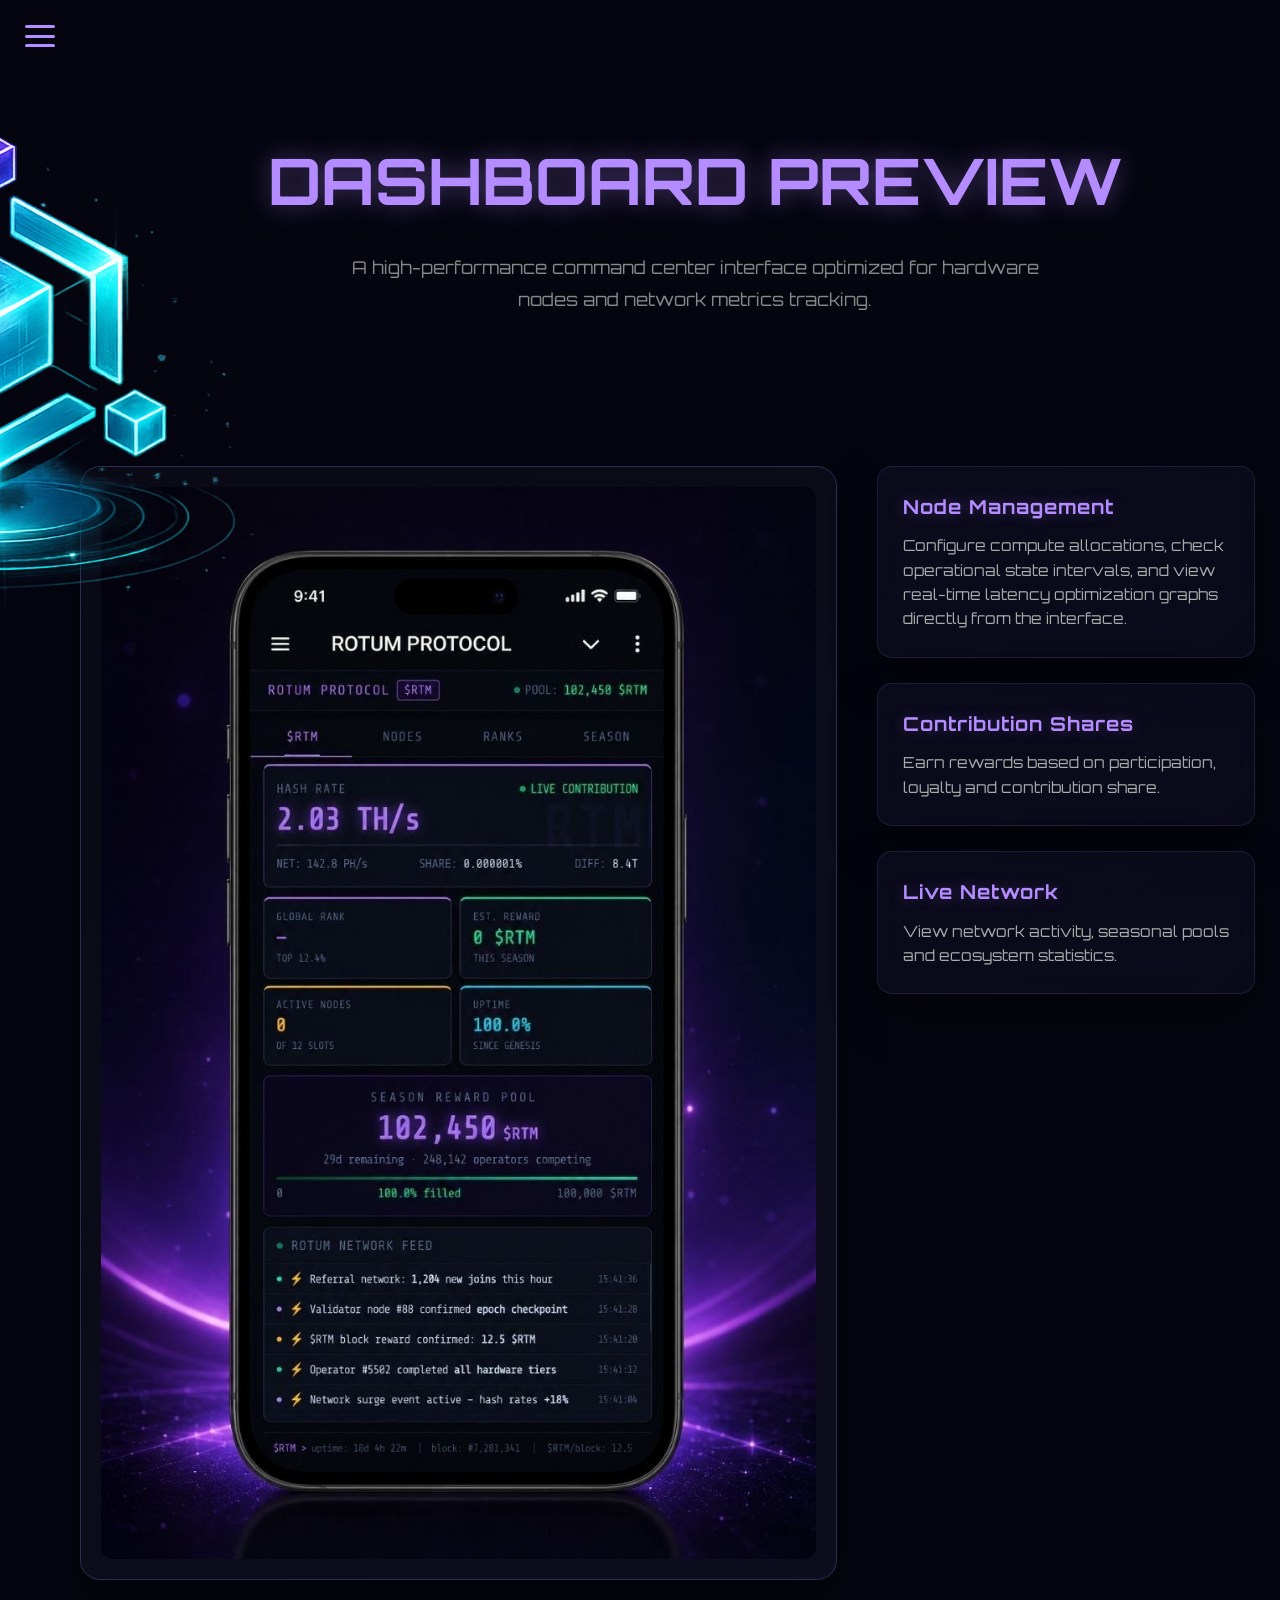
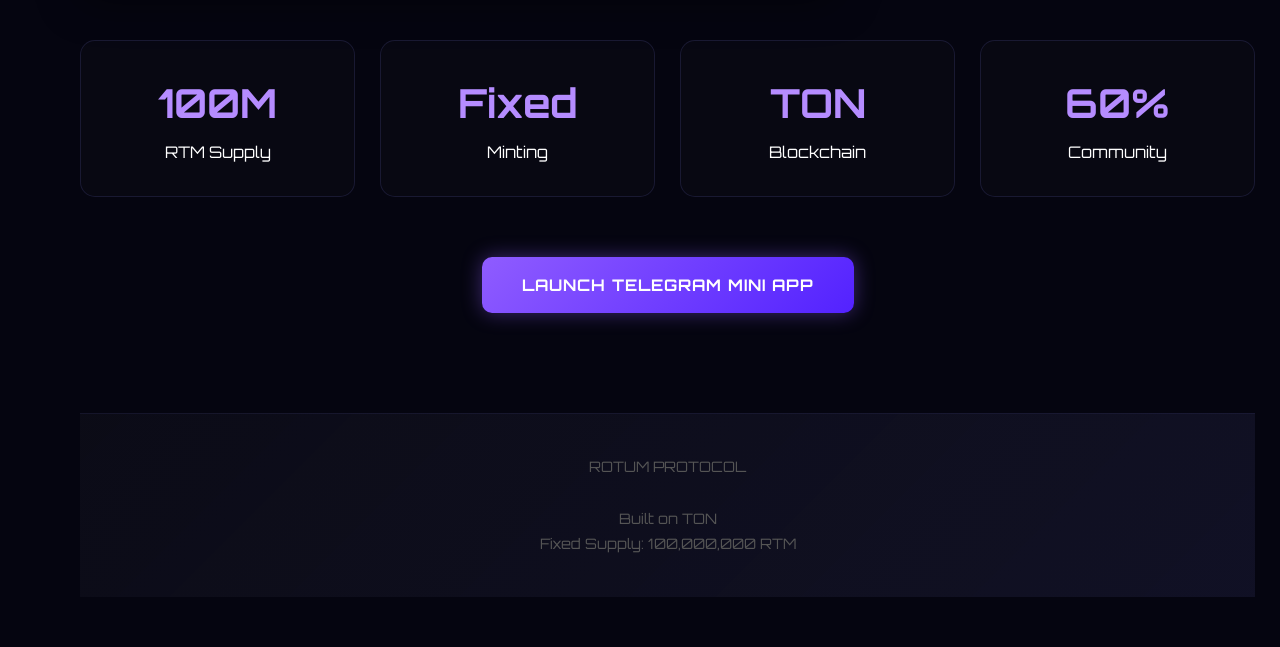
==== app.html @ c2f40037 "Add files via upload" ====
<!DOCTYPE html>
<html lang="en">

<head>
    <meta charset="UTF-8">
    <meta name="viewport" content="width=device-width, initial-scale=1.0">

    <title>ROTUM Protocol | Dashboard Preview</title>

    <link href="https://fonts.googleapis.com/css2?family=Orbitron:wght@300;500;700&display=swap" rel="stylesheet">

    <link rel="stylesheet" href="css/style.css">

    <style>
        * {
            margin: 0;
            padding: 0;
            box-sizing: border-box;
        }

        body {
            background: #050510;
            color: #fff;
            font-family: 'Orbitron', sans-serif;
            overflow-x: hidden;
        }

        .container {
            max-width: 1400px;
            margin: auto;
            padding: 50px 25px;
        }

        .hero {
            text-align: center;
            padding: 80px 0;
        }

        .hero h1 {
            font-size: 4rem;
            color: #b58cff;
            text-shadow: 0 0 25px rgba(181, 140, 255, .4);
        }

        .hero p {
            color: #888;
            margin-top: 20px;
            font-size: 1.1rem;
        }

        .preview {
            margin-top: 50px;
            display: grid;
            grid-template-columns: 2fr 1fr;
            gap: 40px;
            align-items: start;
        }

        .main-display {
            background: linear-gradient(135deg, rgba(13, 13, 24, 0.6) 0%, rgba(45, 45, 85, 0.2) 100%);
            border: 1px solid #2d2d55;
            border-radius: 20px;
            padding: 20px;
            box-shadow: 0 20px 40px rgba(0, 0, 0, 0.5);
        }

        .main-display img {
            width: 100%;
            height: auto;
            border-radius: 12px;
            display: block;
        }

        .side-panels {
            display: flex;
            flex-direction: column;
            gap: 25px;
        }

        .card {
            background: linear-gradient(135deg, rgba(13, 13, 24, 0.6) 0%, rgba(45, 45, 85, 0.2) 100%);
            border: 1px solid #2d2d55;
            border-radius: 15px;
            padding: 25px;
            font-size: 0.95rem;
            color: #aaa;
            line-height: 1.6;
        }

        .card h3 {
            color: #b58cff;
            margin-bottom: 12px;
            font-size: 1.2rem;
            letter-spacing: 1px;
        }

        .stats {
            margin-top: 60px;
            display: grid;
            grid-template-columns: repeat(auto-fit, minmax(220px, 1fr));
            gap: 25px;
        }

        .stat {
            background: rgba(13, 13, 24, 0.4);
            border: 1px solid rgba(45, 45, 85, 0.5);
            border-radius: 15px;
            padding: 30px;
            text-align: center;
        }

        .stat h2 {
            font-size: 2.5rem;
            color: #b58cff;
            margin-bottom: 5px;
        }

        .cta {
            margin-top: 60px;
            text-align: center;
        }

        button {
            background: linear-gradient(135deg, #8f5cff 0%, #5322ff 100%);
            color: #fff;
            border: none;
            padding: 18px 40px;
            font-size: 1rem;
            font-family: 'Orbitron', sans-serif;
            font-weight: 700;
            border-radius: 10px;
            cursor: pointer;
            box-shadow: 0 0 20px rgba(143, 92, 255, 0.4);
            transition: all 0.3s ease;
            letter-spacing: 1px;
        }

        button:hover {
            box-shadow: 0 0 30px rgba(143, 92, 255, 0.6);
            transform: translateY(-2px);
        }

        footer {
            margin-top: 100px;
            text-align: center;
            padding: 40px 0;
            color: #555;
            font-size: 0.9rem;
            border-top: 1px solid rgba(45, 45, 85, 0.3);
            line-height: 1.8;
        }

        @media(max-width: 968px) {
            .preview {
                grid-template-columns: 1fr;
            }
        }

        @media(max-width: 768px) {
            .hero h1 {
                font-size: 2.5rem;
            }
        }
    </style>
</head>

<body>

    <header>
        <button class="hamburger" id="hamburger-btn" aria-label="Toggle Menu">
            <span class="line"></span>
            <span class="line"></span>
            <span class="line"></span>
        </button>

        <nav id="sidebar">
            <div class="logo">
                <a href="index.html">
                    <img src="assets/logo.png" alt="ROTUM Protocol">
                </a>
            </div>

            <div class="menu">
                <a href="litepaper.html">LITEPAPER</a>
                <a href="tokenomics.html">TOKENOMICS</a>
                <a href="ecosystem.html">ECOSYSTEM</a>
                <a href="contribution.html">CONTRIBUTION</a>
                <a href="leaderboard.html">LEADERBOARD</a>
                <a href="roadmap.html">ROADMAP</a>
                <a href="team.html">TEAM</a>
            </div>
        </nav>
    </header>

    <div class="container">

        <div class="hero">
            <h1>DASHBOARD PREVIEW</h1>
            <p>A high-performance command center interface optimized for hardware nodes and network metrics tracking.
            </p>
        </div>

        <div class="preview">

            <div class="main-display">
                <img src="assets/dashboard.png" alt="ROTUM Interface Mockup">
            </div>

            <div class="side-panels">

                <div class="card">
                    <h3>Node Management</h3>
                    Configure compute allocations, check operational state intervals, and view real-time latency
                    optimization graphs directly from the interface.
                </div>

                <div class="card">
                    <h3>Contribution Shares</h3>
                    Earn rewards based on participation, loyalty and contribution share.
                </div>

                <div class="card">
                    <h3>Live Network</h3>
                    View network activity, seasonal pools and ecosystem statistics.
                </div>

            </div>

        </div>

        <div class="stats">

            <div class="stat">
                <h2>100M</h2>
                RTM Supply
            </div>

            <div class="stat">
                <h2>Fixed</h2>
                Minting
            </div>

            <div class="stat">
                <h2>TON</h2>
                Blockchain
            </div>

            <div class="stat">
                <h2>60%</h2>
                Community
            </div>

        </div>

        <div class="cta">
            <button>
                Launch Telegram Mini App
            </button>
        </div>

        <footer>
            ROTUM PROTOCOL
            <br><br>
            Built on TON
            <br>
            Fixed Supply: 100,000,000 RTM
        </footer>

    </div>

    <script src="js/script.js"></script>

</body>

</html>
---- css/style.css ----
* {
    margin: 0;
    padding: 0;
    box-sizing: border-box;
}

body {
    background: #050510;
    color: #fff;
    font-family: 'Orbitron', sans-serif;
    overflow-x: hidden;
    line-height: 1.6;
}

/* HEADER & NAVIGATION */
header {
    background: rgba(5, 5, 16, 0.8);
    backdrop-filter: blur(10px);
    border-bottom: 1px solid #2d2d55;
    position: sticky;
    top: 0;
    z-index: 100;
}

nav {
    max-width: 1400px;
    margin: 0 auto;
    padding: 20px 25px;
    display: flex;
    justify-content: space-between;
    align-items: center;
}

.logo {
    font-size: 1.5rem;
    font-weight: 700;
    color: #b58cff;
    text-shadow: 0 0 15px rgba(181, 140, 255, 0.4);
    letter-spacing: 2px;
}

.menu {
    display: flex;
    gap: 40px;
}

.menu a {
    color: #888;
    text-decoration: none;
    transition: all 0.3s ease;
    text-transform: uppercase;
    font-size: 0.9rem;
}

.menu a:hover {
    color: #b58cff;
    text-shadow: 0 0 15px rgba(181, 140, 255, 0.4);
}

/* HERO SECTION */
.hero {
    max-width: 1400px;
    margin: 0 auto;
    padding: 100px 25px;
    text-align: center;
    position: relative;
}

.glow {
    position: absolute;
    top: 50%;
    left: 50%;
    transform: translate(-50%, -50%);
    width: 400px;
    height: 400px;
    background: radial-gradient(circle, rgba(181, 140, 255, 0.15) 0%, transparent 70%);
    border-radius: 50%;
    filter: blur(40px);
    z-index: 0;
}

.hero h1 {
    font-size: 3.5rem;
    color: #b58cff;
    text-shadow: 0 0 25px rgba(181, 140, 255, 0.4);
    margin-bottom: 20px;
    position: relative;
    z-index: 1;
}

.hero p {
    color: #888;
    max-width: 700px;
    margin: 20px auto;
    font-size: 1.1rem;
    line-height: 1.8;
    position: relative;
    z-index: 1;
}

.buttons {
    display: flex;
    gap: 20px;
    justify-content: center;
    margin-top: 40px;
    position: relative;
    z-index: 1;
}

button {
    background: linear-gradient(135deg, #8f5cff 0%, #6b3fff 100%);
    color: white;
    border: none;
    padding: 15px 40px;
    border-radius: 10px;
    cursor: pointer;
    font-family: 'Orbitron';
    font-size: 1rem;
    text-transform: uppercase;
    letter-spacing: 1px;
    transition: all 0.3s ease;
    box-shadow: 0 0 20px rgba(139, 92, 255, 0.3);
}

button:hover {
    transform: translateY(-3px);
    box-shadow: 0 0 30px rgba(139, 92, 255, 0.6);
    background: linear-gradient(135deg, #a870ff 0%, #8b5cff 100%);
}

button.secondary {
    background: transparent;
    border: 2px solid #b58cff;
    box-shadow: 0 0 15px rgba(181, 140, 255, 0.2);
}

button.secondary:hover {
    background: rgba(181, 140, 255, 0.1);
    box-shadow: 0 0 25px rgba(181, 140, 255, 0.4);
}

/* LIVE NETWORK SECTION */
.live-network {
    max-width: 1400px;
    margin: 80px auto;
    padding: 0 25px;
}

.live-network h2 {
    font-size: 2.5rem;
    text-align: center;
    margin-bottom: 50px;
    color: #b58cff;
    text-shadow: 0 0 15px rgba(181, 140, 255, 0.3);
}

.stats-grid {
    display: grid;
    grid-template-columns: repeat(auto-fit, minmax(250px, 1fr));
    gap: 25px;
    margin-bottom: 60px;
}

.card {
    background: linear-gradient(135deg, rgba(13, 13, 24, 0.8) 0%, rgba(45, 45, 85, 0.3) 100%);
    border: 1px solid #2d2d55;
    border-radius: 15px;
    padding: 30px;
    transition: all 0.3s ease;
    box-shadow: 0 0 20px rgba(181, 140, 255, 0.1);
}

.card:hover {
    border-color: #b58cff;
    box-shadow: 0 0 30px rgba(181, 140, 255, 0.2);
    transform: translateY(-5px);
}

.card span {
    display: block;
    color: #888;
    font-size: 0.9rem;
    text-transform: uppercase;
    letter-spacing: 2px;
    margin-bottom: 15px;
}

.card h3 {
    font-size: 2.5rem;
    color: #b58cff;
    text-shadow: 0 0 15px rgba(181, 140, 255, 0.3);
}

/* FEED SECTION */
.feed {
    background: linear-gradient(135deg, rgba(13, 13, 24, 0.8) 0%, rgba(45, 45, 85, 0.3) 100%);
    border: 1px solid #2d2d55;
    border-radius: 15px;
    padding: 40px;
    margin-top: 40px;
}

.feed h3 {
    color: #b58cff;
    margin-bottom: 25px;
    text-transform: uppercase;
    letter-spacing: 2px;
}

#network-feed {
    min-height: 300px;
    color: #666;
}

/* SECTIONS */
section {
    max-width: 1400px;
    margin: 80px auto;
    padding: 60px 25px;
}

section h2 {
    font-size: 2.5rem;
    color: #b58cff;
    text-shadow: 0 0 15px rgba(181, 140, 255, 0.3);
    margin-bottom: 40px;
    text-align: center;
}

section p {
    color: #999;
    font-size: 1.1rem;
    line-height: 1.8;
    max-width: 800px;
    margin: 0 auto 40px;
    text-align: center;
}

#about p {
    margin-bottom: 0;
}

/* STATS SECTION */
#stats {
    display: grid;
    grid-template-columns: repeat(auto-fit, minmax(200px, 1fr));
    gap: 25px;
    padding: 60px 25px;
}

#stats .card {
    text-align: center;
}

#stats .card span {
    text-transform: uppercase;
    color: #666;
    font-size: 0.85rem;
}

#stats .card h3 {
    font-size: 2rem;
    margin-top: 10px;
}

/* TOKEN DISTRIBUTION */
.token-grid {
    display: grid;
    grid-template-columns: repeat(auto-fit, minmax(200px, 1fr));
    gap: 25px;
}

.token-card {
    background: linear-gradient(135deg, rgba(13, 13, 24, 0.8) 0%, rgba(45, 45, 85, 0.3) 100%);
    border: 1px solid #2d2d55;
    border-radius: 15px;
    padding: 40px 20px;
    text-align: center;
    transition: all 0.3s ease;
}

.token-card:hover {
    border-color: #b58cff;
    box-shadow: 0 0 30px rgba(181, 140, 255, 0.2);
    transform: translateY(-5px);
}

.token-card h3 {
    font-size: 2.5rem;
    color: #b58cff;
    text-shadow: 0 0 15px rgba(181, 140, 255, 0.3);
    margin-bottom: 10px;
}

.token-card p {
    color: #888;
    margin: 0;
}

/* ROADMAP */
.timeline {
    display: grid;
    grid-template-columns: repeat(auto-fit, minmax(250px, 1fr));
    gap: 30px;
    margin-top: 50px;
}

.phase {
    background: linear-gradient(135deg, rgba(13, 13, 24, 0.8) 0%, rgba(45, 45, 85, 0.3) 100%);
    border: 2px solid #2d2d55;
    border-radius: 15px;
    padding: 40px 25px;
    text-align: center;
    transition: all 0.3s ease;
    position: relative;
}

.phase:hover {
    border-color: #b58cff;
    box-shadow: 0 0 30px rgba(181, 140, 255, 0.2);
    transform: translateY(-5px);
}

.phase h3 {
    color: #b58cff;
    font-size: 1.5rem;
    margin-bottom: 20px;
    text-shadow: 0 0 15px rgba(181, 140, 255, 0.3);
}

.phase p {
    color: #888;
    margin: 10px 0;
    font-size: 0.95rem;
    text-align: center;
}

/* FOOTER */
footer {
    background: linear-gradient(135deg, rgba(13, 13, 24, 0.8) 0%, rgba(45, 45, 85, 0.3) 100%);
    border-top: 1px solid #2d2d55;
    text-align: center;
    padding: 60px 25px;
    margin-top: 80px;
}

footer h2 {
    margin-bottom: 20px;
}

footer p {
    color: #888;
    margin: 15px 0;
    font-size: 1.1rem;
}

footer small {
    display: block;
    color: #666;
    margin-top: 30px;
    font-size: 0.9rem;
}

/* RESPONSIVE */
@media (max-width: 900px) {
    .menu {
        flex-direction: column;
        gap: 15px;
    }

    .hero h1 {
        font-size: 2.5rem;
    }

    .buttons {
        flex-direction: column;
    }

    button {
        width: 100%;
    }

    .live-network h2,
    section h2 {
        font-size: 2rem;
    }

    .timeline {
        grid-template-columns: 1fr;
    }
}

@media (max-width: 600px) {
    nav {
        flex-direction: column;
        gap: 20px;
    }

    .logo {
        font-size: 1.2rem;
    }

    .menu {
        width: 100%;
        gap: 10px;
    }

    .menu a {
        font-size: 0.8rem;
    }

    .hero {
        padding: 50px 20px;
    }

    .hero h1 {
        font-size: 2rem;
    }

    .hero p {
        font-size: 0.95rem;
    }

    section {
        padding: 40px 20px;
    }

    .stats-grid,
    .token-grid {
        grid-template-columns: 1fr;
    }
}


/* ==========================================
   ROTUM PREMIUM WEB3 GLOW UP 
   ========================================== */

/* Make the background a deeper, premium space-black */
body {
    background: #020208;
}

/* Transform plain cards into futuristic, glassy panels */
.card,
.token-card,
.phase,
.supply,
.preview .card {
    background: linear-gradient(135deg, rgba(15, 15, 35, 0.6) 0%, rgba(30, 30, 65, 0.2) 100%) !important;
    backdrop-filter: blur(12px);
    -webkit-backdrop-filter: blur(12px);
    border: 1px solid rgba(181, 140, 255, 0.15) !important;
    box-shadow: 0 20px 40px rgba(0, 0, 0, 0.5);
}

/* Give buttons a solid, high-quality gradient and shadow */
button {
    background: linear-gradient(135deg, #8f5cff 0%, #5322ff 100%) !important;
    border: 1px solid rgba(255, 255, 255, 0.1);
    box-shadow: 0 0 25px rgba(143, 92, 255, 0.4);
    font-weight: 700;
}

button:hover {
    background: linear-gradient(135deg, #a870ff 0%, #703fff 100%) !important;
    box-shadow: 0 0 40px rgba(143, 92, 255, 0.7);
}

button.secondary {
    background: rgba(181, 140, 255, 0.05) !important;
    border: 2px solid #b58cff !important;
}


/* ==========================================================================
   SIDEBAR DRAWER & ANIMATED HAMBURGER OVERHAUL
   ========================================================================== */

/* Fix the floating Hamburger icon position on screen */
.hamburger {
    position: fixed;
    top: 25px;
    left: 25px;
    z-index: 200;
    display: flex;
    flex-direction: column;
    justify-content: space-between;
    width: 30px;
    height: 22px;
    background: transparent !important;
    border: none !important;
    padding: 0 !important;
    cursor: pointer;
    box-shadow: none !important;
}

.hamburger .line {
    width: 100%;
    height: 3px;
    background-color: #b58cff;
    border-radius: 2px;
    transition: all 0.3s ease-in-out;
}

/* Morphing effect turning the 3 lines into an 'X' close icon when active */
.hamburger.active .line:nth-child(1) {
    transform: translateY(9px) rotate(45deg);
}

.hamburger.active .line:nth-child(2) {
    opacity: 0;
}

.hamburger.active .line:nth-child(3) {
    transform: translateY(-10px) rotate(-45deg);
}

/* Transform Top Navbar Header into a Side-Mounted Left Drawer */
header {
    background: transparent;
    border-bottom: none;
    position: static;
}

nav {
    position: fixed;
    top: 0;
    left: -320px;
    /* Off-screen on default load */
    width: 300px;
    height: 100vh;
    background: rgba(4, 4, 12, 0.96);
    backdrop-filter: blur(20px);
    -webkit-backdrop-filter: blur(20px);
    border-right: 1px solid rgba(181, 140, 255, 0.15);
    flex-direction: column;
    justify-content: flex-start;
    align-items: flex-start;
    padding: 100px 35px 40px 35px !important;
    gap: 45px;
    z-index: 150;
    transition: left 0.4s cubic-bezier(0.16, 1, 0.3, 1);
}

/* Sliding animation hook triggered by Javascript toggling */
nav.active {
    left: 0;
    box-shadow: 20px 0 50px rgba(0, 0, 0, 0.7);
}

/* Re-stack the navbar selections vertically down the list */
.menu {
    flex-direction: column;
    align-items: flex-start;
    gap: 25px;
    width: 100%;
}

.menu a {
    font-size: 1rem;
    letter-spacing: 1.5px;
    width: 100%;
    padding: 5px 0;
}

/* Keeps layout clean on mobile and desktop without overlap */
.hero {
    padding-top: 60px;
    /* Adjusted slightly to offset the new top-centered header logo */
}

@media (max-width: 600px) {
    nav {
        flex-direction: column !important;
        gap: 45px !important;
    }
}


/* ==========================================================================
   GLOBAL SIDEBAR LAYOUT SYNC & RESPONSIVE FIXES
   ========================================================================== */

/* Ensure content scales out of the way of the floating hamburger link */
.container,
section,
.hero {
    max-width: 1400px;
    margin: 0 auto;
    padding-left: 80px !important;
    /* Creates clear gutter space for the menu icon */
    padding-right: 25px !important;
    transition: padding 0.3s ease;
}

/* Adjust layout spacing for smaller viewport break points */
@media (max-width: 768px) {

    .container,
    section,
    .hero {
        padding-left: 20px !important;
        padding-right: 20px !important;
    }

    /* Adjust sidebar size dynamically on mobile screens */
    nav {
        width: 100% !important;
        left: -100% !important;
    }

    nav.active {
        left: 0 !important;
    }
}


/* ==========================================================================
   CENTERED HERO LOGO WITH WEB3 GLOW & PULSE EFFECT
   ========================================================================== */

.center-logo-container {
    width: 100%;
    display: flex;
    justify-content: center;
    align-items: center;
    padding: 80px 20px 30px;
    box-sizing: border-box;
    position: relative;
    z-index: 10;
    text-align: center;
}

.main-logo-link {
    display: flex;
    flex-direction: column;
    align-items: center;
    text-decoration: none;
}

/* Logo Wrapper */
.logo-wrapper {
    position: relative;
    display: flex;
    justify-content: center;
    align-items: center;
    margin-bottom: 20px;
}

/* Main Logo */
.huge-logo {
    width: 220px;
    max-width: 90vw;
    height: auto;
    display: block;
    position: relative;
    z-index: 2;
    filter: drop-shadow(0 0 20px rgba(181, 140, 255, 0.6));
    transition: transform 0.4s cubic-bezier(0.16, 1, 0.3, 1);
}

/* Animated Ambient Glow */
.logo-glow-effect {
    position: absolute;
    top: 50%;
    left: 50%;
    transform: translate(-50%, -50%);
    width: 180px;
    height: 180px;
    background: radial-gradient(circle,
            rgba(181, 140, 255, 0.35) 0%,
            rgba(107, 63, 255, 0) 70%);
    border-radius: 50%;
    z-index: 1;
    animation: logoPulse 4s infinite ease-in-out;
    pointer-events: none;
}

@keyframes logoPulse {
    0% {
        transform: translate(-50%, -50%) scale(0.9);
        opacity: 0.5;
    }

    50% {
        transform: translate(-50%, -50%) scale(1.3);
        opacity: 0.85;
        filter: blur(4px);
    }

    100% {
        transform: translate(-50%, -50%) scale(0.9);
        opacity: 0.5;
    }
}

/* RTM Identity (Favicon + TM) */
.rtm-subtext {
    display: flex;
    align-items: center;
    justify-content: center;
    gap: 2px;
    margin-top: 5px;

    font-family: 'Orbitron', sans-serif;
    font-size: 1.6rem;
    font-weight: 700;
    letter-spacing: 2px;

    color: #ffffff;
    text-shadow: 0 0 15px rgba(181, 140, 255, 0.7);
    transition: all 0.3s ease;
}

.favicon-inline {
    width: 30px;
    height: 30px;
    object-fit: contain;
    filter: drop-shadow(0 0 8px rgba(181, 140, 255, 0.5));
}

/* Hover Effects */
.main-logo-link:hover .huge-logo {
    transform: scale(1.05);
}

.main-logo-link:hover .rtm-subtext {
    color: #b58cff;
    text-shadow: 0 0 25px rgba(181, 140, 255, 0.9);
}

/* Mobile */
@media (max-width: 768px) {
    .center-logo-container {
        padding: 70px 20px 20px;
    }

    .huge-logo {
        width: 160px;
    }

    .logo-glow-effect {
        width: 130px;
        height: 130px;
    }

    .rtm-subtext {
        font-size: 1.2rem;
    }

    .favicon-inline {
        width: 24px;
        height: 24px;
    }
}
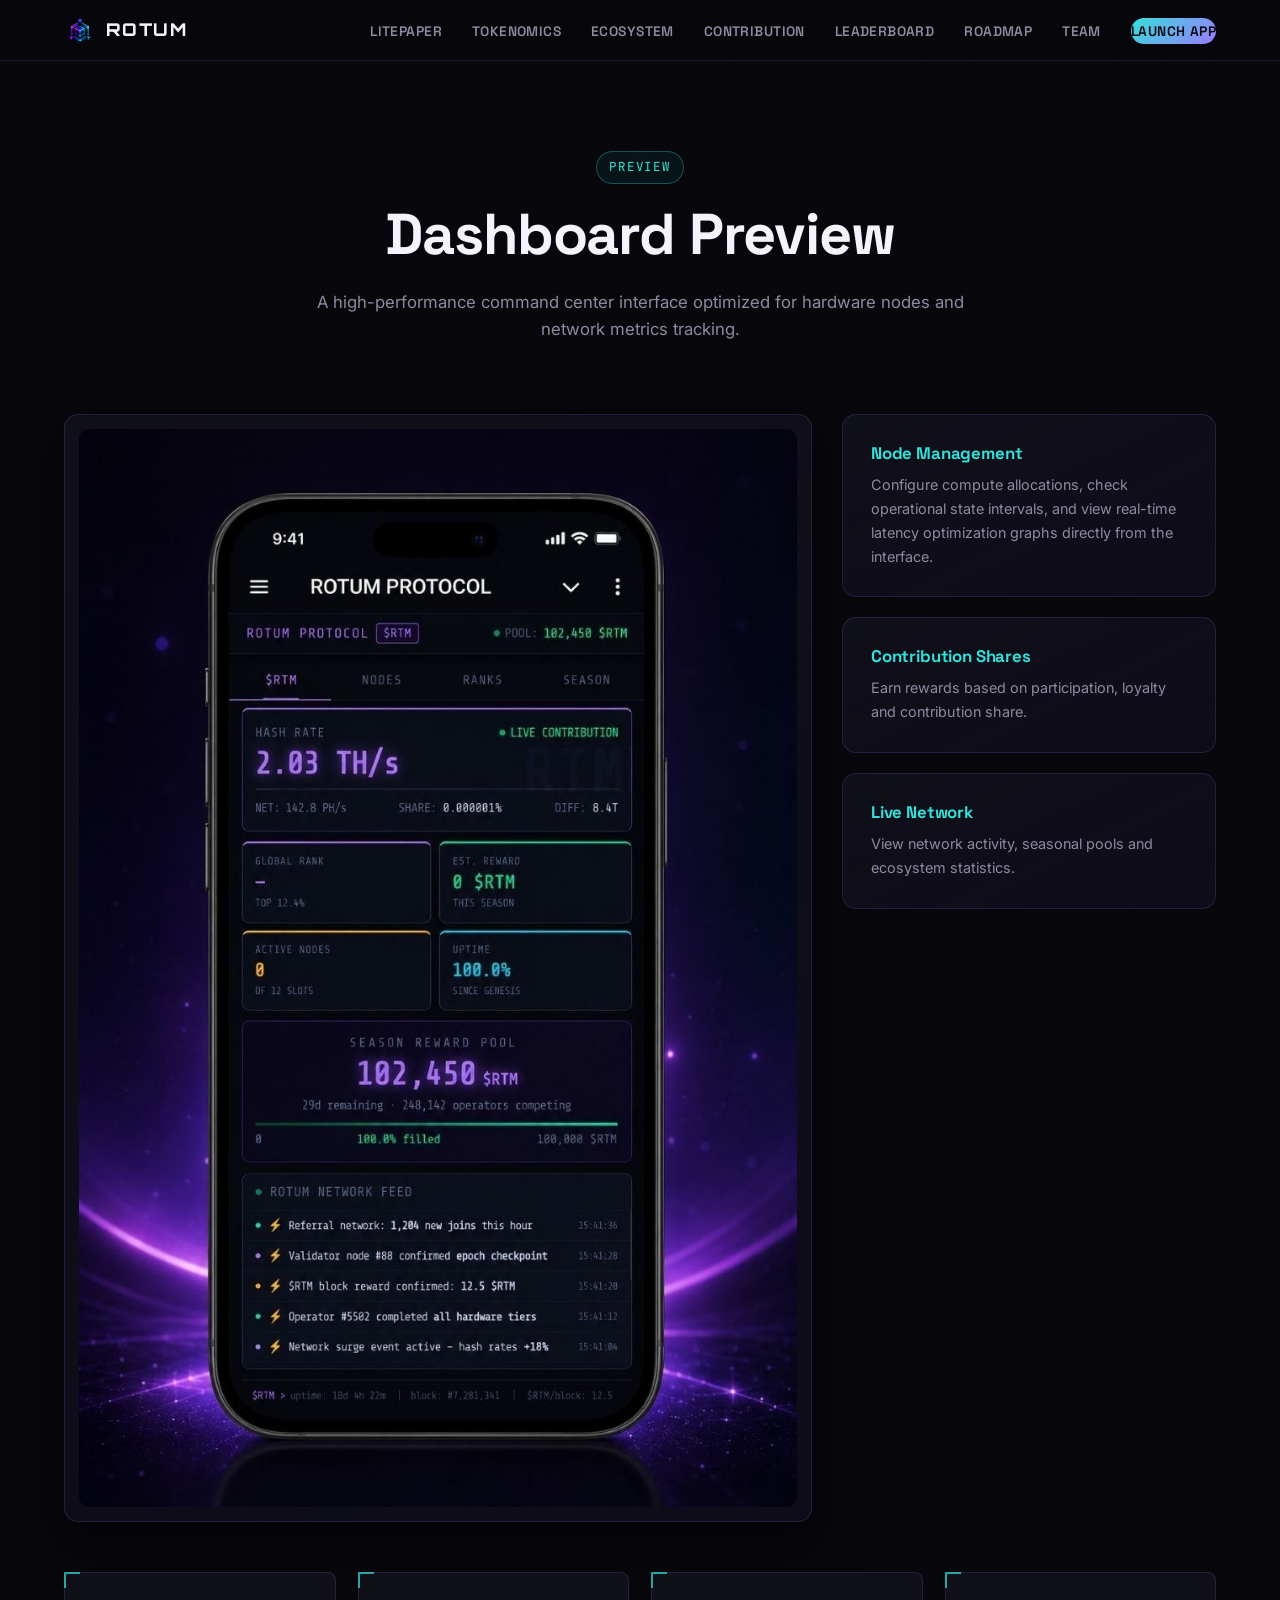
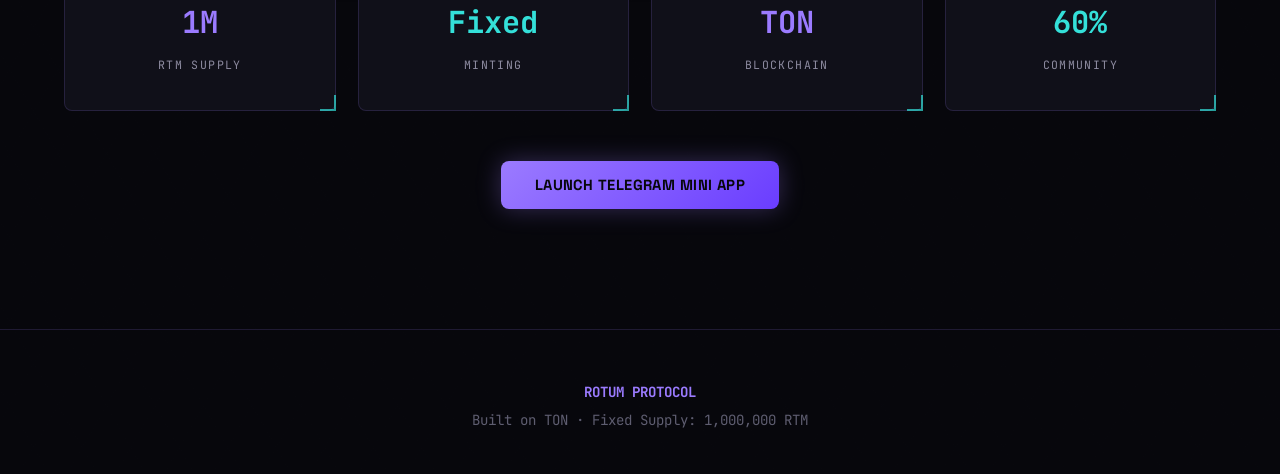
==== commit bc300cc9: "Add files via upload" ====
--- a/app.html
+++ b/app.html
@@ -4,161 +4,46 @@
 <head>
     <meta charset="UTF-8">
     <meta name="viewport" content="width=device-width, initial-scale=1.0">
-
     <title>ROTUM Protocol | Dashboard Preview</title>
-
-    <link href="https://fonts.googleapis.com/css2?family=Orbitron:wght@300;500;700&display=swap" rel="stylesheet">
-
+    <link rel="icon" type="image/svg+xml" href="assets/favicon.svg">
     <link rel="stylesheet" href="css/style.css">
-
     <style>
-        * {
-            margin: 0;
-            padding: 0;
-            box-sizing: border-box;
-        }
-
-        body {
-            background: #050510;
-            color: #fff;
-            font-family: 'Orbitron', sans-serif;
-            overflow-x: hidden;
-        }
-
-        .container {
-            max-width: 1400px;
-            margin: auto;
-            padding: 50px 25px;
-        }
-
-        .hero {
-            text-align: center;
-            padding: 80px 0;
-        }
-
-        .hero h1 {
-            font-size: 4rem;
-            color: #b58cff;
-            text-shadow: 0 0 25px rgba(181, 140, 255, .4);
-        }
-
-        .hero p {
-            color: #888;
-            margin-top: 20px;
-            font-size: 1.1rem;
-        }
-
         .preview {
-            margin-top: 50px;
+            margin-top: 10px;
             display: grid;
             grid-template-columns: 2fr 1fr;
-            gap: 40px;
+            gap: 30px;
             align-items: start;
         }
 
         .main-display {
-            background: linear-gradient(135deg, rgba(13, 13, 24, 0.6) 0%, rgba(45, 45, 85, 0.2) 100%);
-            border: 1px solid #2d2d55;
-            border-radius: 20px;
-            padding: 20px;
-            box-shadow: 0 20px 40px rgba(0, 0, 0, 0.5);
+            padding: 14px;
+            box-shadow: 0 20px 50px rgba(0, 0, 0, 0.5);
         }
 
         .main-display img {
-            width: 100%;
-            height: auto;
-            border-radius: 12px;
-            display: block;
+            border-radius: 10px;
         }
 
         .side-panels {
             display: flex;
             flex-direction: column;
-            gap: 25px;
+            gap: 20px;
         }
 
-        .card {
-            background: linear-gradient(135deg, rgba(13, 13, 24, 0.6) 0%, rgba(45, 45, 85, 0.2) 100%);
-            border: 1px solid #2d2d55;
-            border-radius: 15px;
-            padding: 25px;
-            font-size: 0.95rem;
-            color: #aaa;
-            line-height: 1.6;
+        .side-panels .card h3 {
+            color: var(--cyan);
+            font-size: 1.05rem;
+            margin-bottom: 10px;
         }
 
-        .card h3 {
-            color: #b58cff;
-            margin-bottom: 12px;
-            font-size: 1.2rem;
-            letter-spacing: 1px;
+        .side-panels .card p {
+            font-size: 0.9rem;
         }
 
-        .stats {
-            margin-top: 60px;
-            display: grid;
-            grid-template-columns: repeat(auto-fit, minmax(220px, 1fr));
-            gap: 25px;
-        }
-
-        .stat {
-            background: rgba(13, 13, 24, 0.4);
-            border: 1px solid rgba(45, 45, 85, 0.5);
-            border-radius: 15px;
-            padding: 30px;
-            text-align: center;
-        }
-
-        .stat h2 {
-            font-size: 2.5rem;
-            color: #b58cff;
-            margin-bottom: 5px;
-        }
-
-        .cta {
-            margin-top: 60px;
-            text-align: center;
-        }
-
-        button {
-            background: linear-gradient(135deg, #8f5cff 0%, #5322ff 100%);
-            color: #fff;
-            border: none;
-            padding: 18px 40px;
-            font-size: 1rem;
-            font-family: 'Orbitron', sans-serif;
-            font-weight: 700;
-            border-radius: 10px;
-            cursor: pointer;
-            box-shadow: 0 0 20px rgba(143, 92, 255, 0.4);
-            transition: all 0.3s ease;
-            letter-spacing: 1px;
-        }
-
-        button:hover {
-            box-shadow: 0 0 30px rgba(143, 92, 255, 0.6);
-            transform: translateY(-2px);
-        }
-
-        footer {
-            margin-top: 100px;
-            text-align: center;
-            padding: 40px 0;
-            color: #555;
-            font-size: 0.9rem;
-            border-top: 1px solid rgba(45, 45, 85, 0.3);
-            line-height: 1.8;
-        }
-
-        @media(max-width: 968px) {
+        @media (max-width: 900px) {
             .preview {
                 grid-template-columns: 1fr;
-            }
-        }
-
-        @media(max-width: 768px) {
-            .hero h1 {
-                font-size: 2.5rem;
             }
         }
     </style>
@@ -167,109 +52,88 @@
 <body>
 
     <header>
-        <button class="hamburger" id="hamburger-btn" aria-label="Toggle Menu">
-            <span class="line"></span>
-            <span class="line"></span>
-            <span class="line"></span>
-        </button>
-
-        <nav id="sidebar">
-            <div class="logo">
-                <a href="index.html">
-                    <img src="assets/logo.png" alt="ROTUM Protocol">
-                </a>
-            </div>
-
-            <div class="menu">
-                <a href="litepaper.html">LITEPAPER</a>
-                <a href="tokenomics.html">TOKENOMICS</a>
-                <a href="ecosystem.html">ECOSYSTEM</a>
-                <a href="contribution.html">CONTRIBUTION</a>
-                <a href="leaderboard.html">LEADERBOARD</a>
-                <a href="roadmap.html">ROADMAP</a>
-                <a href="team.html">TEAM</a>
-            </div>
-        </nav>
+        <div class="navbar">
+            <a href="index.html" class="brand">
+                <img src="assets/logo.png" alt="ROTUM">
+                <span>ROTUM</span>
+            </a>
+            <button class="hamburger" id="hamburger-btn" aria-label="Toggle menu" aria-expanded="false">
+                <span class="line"></span><span class="line"></span><span class="line"></span>
+            </button>
+            <ul class="menu" id="menu">
+                <li><a href="litepaper.html">Litepaper</a></li>
+                <li><a href="tokenomics.html">Tokenomics</a></li>
+                <li><a href="ecosystem.html">Ecosystem</a></li>
+                <li><a href="contribution.html">Contribution</a></li>
+                <li><a href="leaderboard.html">Leaderboard</a></li>
+                <li><a href="roadmap.html">Roadmap</a></li>
+                <li><a href="team.html">Team</a></li>
+                <li><a href="https://t.me/rotumprotocolbot" target="_blank" class="launch-btn">Launch App</a></li>
+            </ul>
+        </div>
     </header>
 
-    <div class="container">
+    <div class="hero">
+        <span class="eyebrow">Preview</span>
+        <h1>Dashboard Preview</h1>
+        <p>A high-performance command center interface optimized for hardware nodes and network metrics tracking.</p>
+    </div>
 
-        <div class="hero">
-            <h1>DASHBOARD PREVIEW</h1>
-            <p>A high-performance command center interface optimized for hardware nodes and network metrics tracking.
-            </p>
-        </div>
-
+    <div class="container section" style="margin-top:10px;">
         <div class="preview">
 
-            <div class="main-display">
+            <div class="card main-display">
                 <img src="assets/dashboard.png" alt="ROTUM Interface Mockup">
             </div>
 
             <div class="side-panels">
-
                 <div class="card">
                     <h3>Node Management</h3>
-                    Configure compute allocations, check operational state intervals, and view real-time latency
-                    optimization graphs directly from the interface.
+                    <p>Configure compute allocations, check operational state intervals, and view real-time latency
+                        optimization graphs directly from the interface.</p>
                 </div>
-
                 <div class="card">
                     <h3>Contribution Shares</h3>
-                    Earn rewards based on participation, loyalty and contribution share.
+                    <p>Earn rewards based on participation, loyalty and contribution share.</p>
                 </div>
-
                 <div class="card">
                     <h3>Live Network</h3>
-                    View network activity, seasonal pools and ecosystem statistics.
+                    <p>View network activity, seasonal pools and ecosystem statistics.</p>
                 </div>
-
             </div>
 
         </div>
 
-        <div class="stats">
-
-            <div class="stat">
-                <h2>100M</h2>
-                RTM Supply
+        <div class="grid cols-4" style="margin-top:50px;">
+            <div class="stat" style="text-align:center;">
+                <span class="stat-value">1M</span>
+                <span class="stat-label" style="margin-top:8px;">RTM Supply</span>
             </div>
-
-            <div class="stat">
-                <h2>Fixed</h2>
-                Minting
+            <div class="stat" style="text-align:center;">
+                <span class="stat-value" style="color:var(--cyan);">Fixed</span>
+                <span class="stat-label" style="margin-top:8px;">Minting</span>
             </div>
-
-            <div class="stat">
-                <h2>TON</h2>
-                Blockchain
+            <div class="stat" style="text-align:center;">
+                <span class="stat-value">TON</span>
+                <span class="stat-label" style="margin-top:8px;">Blockchain</span>
             </div>
-
-            <div class="stat">
-                <h2>60%</h2>
-                Community
+            <div class="stat" style="text-align:center;">
+                <span class="stat-value" style="color:var(--cyan);">60%</span>
+                <span class="stat-label" style="margin-top:8px;">Community</span>
             </div>
-
         </div>
 
-        <div class="cta">
-            <button>
-                Launch Telegram Mini App
-            </button>
+        <div style="text-align:center; margin-top:50px;">
+            <a href="https://t.me/rotumprotocolbot" target="_blank"><button>Launch Telegram Mini App</button></a>
         </div>
-
-        <footer>
-            ROTUM PROTOCOL
-            <br><br>
-            Built on TON
-            <br>
-            Fixed Supply: 100,000,000 RTM
-        </footer>
-
     </div>
 
+    <footer class="site-footer">
+        <strong>ROTUM PROTOCOL</strong><br>
+        Built on TON · Fixed Supply: 1,000,000 RTM
+    </footer>
+
     <script src="js/script.js"></script>
-
 </body>
 
 </html>
--- a/css/style.css
+++ b/css/style.css
@@ -1,511 +1,278 @@
+/* =========================================================
+   ROTUM PROTOCOL — DESIGN SYSTEM
+   One stylesheet, shared by every page.
+   ========================================================= */
+
+@import url('https://fonts.googleapis.com/css2?family=Orbitron:wght@600;800&family=Space+Grotesk:wght@500;600;700&family=Inter:wght@400;500;600&family=JetBrains+Mono:wght@400;500;700&display=swap');
+
+:root {
+    /* Color */
+    --bg: #07070c;
+    --bg-raised: #0e0e17;
+    --bg-card: #101019;
+    --purple: #9b7bff;
+    --purple-deep: #6a3dff;
+    --cyan: #34e0d9;
+    --amber: #ffb445;
+    --green: #35d29a;
+    --ink: #f4f3fb;
+    --muted: #8d8ba0;
+    --muted-dim: #5e5d70;
+    --line: rgba(155, 123, 255, 0.16);
+    --line-strong: rgba(155, 123, 255, 0.32);
+
+    /* Type */
+    --font-display: 'Orbitron', sans-serif;
+    --font-head: 'Space Grotesk', sans-serif;
+    --font-body: 'Inter', sans-serif;
+    --font-mono: 'JetBrains Mono', monospace;
+
+    /* Layout */
+    --maxw: 1200px;
+    --radius: 14px;
+    --radius-sm: 8px;
+}
+
+/* ---------- RESET ---------- */
 * {
     margin: 0;
     padding: 0;
     box-sizing: border-box;
 }
 
+html {
+    scroll-behavior: smooth;
+}
+
 body {
-    background: #050510;
-    color: #fff;
-    font-family: 'Orbitron', sans-serif;
+    background: var(--bg);
+    background-image:
+        linear-gradient(rgba(7, 7, 12, 0.94), rgba(7, 7, 12, 0.98)),
+        repeating-linear-gradient(60deg, rgba(155, 123, 255, 0.05) 0px, rgba(155, 123, 255, 0.05) 1px, transparent 1px, transparent 42px),
+        repeating-linear-gradient(-60deg, rgba(52, 224, 217, 0.04) 0px, rgba(52, 224, 217, 0.04) 1px, transparent 1px, transparent 42px);
+    color: var(--ink);
+    font-family: var(--font-body);
+    line-height: 1.65;
     overflow-x: hidden;
-    line-height: 1.6;
-}
-
-/* HEADER & NAVIGATION */
+    -webkit-font-smoothing: antialiased;
+}
+
+img {
+    max-width: 100%;
+    display: block;
+}
+
+a {
+    color: inherit;
+    text-decoration: none;
+}
+
+h1,
+h2,
+h3,
+h4 {
+    font-family: var(--font-head);
+    font-weight: 700;
+    line-height: 1.2;
+    letter-spacing: -0.01em;
+    color: var(--ink);
+}
+
+p {
+    color: var(--muted);
+}
+
+:focus-visible {
+    outline: 2px solid var(--cyan);
+    outline-offset: 3px;
+}
+
+@media (prefers-reduced-motion: reduce) {
+    * {
+        animation-duration: 0.01ms !important;
+        animation-iteration-count: 1 !important;
+        transition-duration: 0.01ms !important;
+        scroll-behavior: auto !important;
+    }
+}
+
+/* ---------- LAYOUT HELPERS ---------- */
+.container {
+    max-width: var(--maxw);
+    margin: 0 auto;
+    padding: 0 24px;
+}
+
+.section {
+    margin-top: 88px;
+}
+
+.section-head {
+    margin-bottom: 32px;
+}
+
+.eyebrow {
+    display: inline-block;
+    font-family: var(--font-mono);
+    font-size: 0.78rem;
+    letter-spacing: 0.14em;
+    text-transform: uppercase;
+    color: var(--cyan);
+    border: 1px solid rgba(52, 224, 217, 0.3);
+    background: rgba(52, 224, 217, 0.06);
+    padding: 5px 12px;
+    border-radius: 100px;
+    margin-bottom: 16px;
+}
+
+.section h2 {
+    font-size: clamp(1.6rem, 3.2vw, 2.3rem);
+}
+
+.section>p,
+.lede {
+    max-width: 700px;
+    color: var(--muted);
+    font-size: 1.02rem;
+    margin-top: 10px;
+}
+
+footer.site-footer {
+    margin-top: 120px;
+    border-top: 1px solid var(--line);
+    text-align: center;
+    padding: 48px 24px 40px;
+    color: var(--muted-dim);
+    font-size: 0.88rem;
+    font-family: var(--font-mono);
+    line-height: 2;
+}
+
+footer.site-footer strong {
+    color: var(--purple);
+}
+
+/* ---------- HEADER / NAV ---------- */
 header {
-    background: rgba(5, 5, 16, 0.8);
-    backdrop-filter: blur(10px);
-    border-bottom: 1px solid #2d2d55;
     position: sticky;
     top: 0;
-    z-index: 100;
-}
-
-nav {
-    max-width: 1400px;
+    z-index: 200;
+    background: rgba(7, 7, 12, 0.82);
+    backdrop-filter: blur(14px);
+    -webkit-backdrop-filter: blur(14px);
+    border-bottom: 1px solid var(--line);
+}
+
+.navbar {
+    max-width: var(--maxw);
     margin: 0 auto;
-    padding: 20px 25px;
+    padding: 14px 24px;
     display: flex;
+    align-items: center;
     justify-content: space-between;
+    gap: 24px;
+}
+
+.brand {
+    display: flex;
     align-items: center;
-}
-
-.logo {
-    font-size: 1.5rem;
-    font-weight: 700;
-    color: #b58cff;
-    text-shadow: 0 0 15px rgba(181, 140, 255, 0.4);
-    letter-spacing: 2px;
+    gap: 10px;
+    flex-shrink: 0;
+}
+
+.brand img {
+    width: 32px;
+    height: 32px;
+}
+
+.brand span {
+    font-family: var(--font-display);
+    font-weight: 800;
+    font-size: 1.1rem;
+    letter-spacing: 0.08em;
+    color: var(--ink);
 }
 
 .menu {
     display: flex;
-    gap: 40px;
+    align-items: center;
+    gap: 30px;
+    list-style: none;
 }
 
 .menu a {
-    color: #888;
-    text-decoration: none;
-    transition: all 0.3s ease;
-    text-transform: uppercase;
-    font-size: 0.9rem;
+    font-family: var(--font-head);
+    font-weight: 600;
+    font-size: 0.86rem;
+    letter-spacing: 0.03em;
+    color: var(--muted);
+    text-transform: uppercase;
+    transition: color 0.2s ease;
+    position: relative;
+    padding: 4px 0;
 }
 
 .menu a:hover {
-    color: #b58cff;
-    text-shadow: 0 0 15px rgba(181, 140, 255, 0.4);
-}
-
-/* HERO SECTION */
-.hero {
-    max-width: 1400px;
-    margin: 0 auto;
-    padding: 100px 25px;
-    text-align: center;
-    position: relative;
-}
-
-.glow {
+    color: var(--ink);
+}
+
+.menu a.active {
+    color: var(--cyan);
+}
+
+.menu a.active::after {
+    content: "";
     position: absolute;
-    top: 50%;
-    left: 50%;
-    transform: translate(-50%, -50%);
-    width: 400px;
-    height: 400px;
-    background: radial-gradient(circle, rgba(181, 140, 255, 0.15) 0%, transparent 70%);
-    border-radius: 50%;
-    filter: blur(40px);
-    z-index: 0;
-}
-
-.hero h1 {
-    font-size: 3.5rem;
-    color: #b58cff;
-    text-shadow: 0 0 25px rgba(181, 140, 255, 0.4);
-    margin-bottom: 20px;
-    position: relative;
-    z-index: 1;
-}
-
-.hero p {
-    color: #888;
-    max-width: 700px;
-    margin: 20px auto;
-    font-size: 1.1rem;
-    line-height: 1.8;
-    position: relative;
-    z-index: 1;
-}
-
-.buttons {
-    display: flex;
-    gap: 20px;
-    justify-content: center;
-    margin-top: 40px;
-    position: relative;
-    z-index: 1;
-}
-
-button {
-    background: linear-gradient(135deg, #8f5cff 0%, #6b3fff 100%);
-    color: white;
-    border: none;
-    padding: 15px 40px;
-    border-radius: 10px;
-    cursor: pointer;
-    font-family: 'Orbitron';
-    font-size: 1rem;
-    text-transform: uppercase;
-    letter-spacing: 1px;
-    transition: all 0.3s ease;
-    box-shadow: 0 0 20px rgba(139, 92, 255, 0.3);
-}
-
-button:hover {
-    transform: translateY(-3px);
-    box-shadow: 0 0 30px rgba(139, 92, 255, 0.6);
-    background: linear-gradient(135deg, #a870ff 0%, #8b5cff 100%);
-}
-
-button.secondary {
-    background: transparent;
-    border: 2px solid #b58cff;
-    box-shadow: 0 0 15px rgba(181, 140, 255, 0.2);
-}
-
-button.secondary:hover {
-    background: rgba(181, 140, 255, 0.1);
-    box-shadow: 0 0 25px rgba(181, 140, 255, 0.4);
-}
-
-/* LIVE NETWORK SECTION */
-.live-network {
-    max-width: 1400px;
-    margin: 80px auto;
-    padding: 0 25px;
-}
-
-.live-network h2 {
-    font-size: 2.5rem;
-    text-align: center;
-    margin-bottom: 50px;
-    color: #b58cff;
-    text-shadow: 0 0 15px rgba(181, 140, 255, 0.3);
-}
-
-.stats-grid {
-    display: grid;
-    grid-template-columns: repeat(auto-fit, minmax(250px, 1fr));
-    gap: 25px;
-    margin-bottom: 60px;
-}
-
-.card {
-    background: linear-gradient(135deg, rgba(13, 13, 24, 0.8) 0%, rgba(45, 45, 85, 0.3) 100%);
-    border: 1px solid #2d2d55;
-    border-radius: 15px;
-    padding: 30px;
-    transition: all 0.3s ease;
-    box-shadow: 0 0 20px rgba(181, 140, 255, 0.1);
-}
-
-.card:hover {
-    border-color: #b58cff;
-    box-shadow: 0 0 30px rgba(181, 140, 255, 0.2);
-    transform: translateY(-5px);
-}
-
-.card span {
-    display: block;
-    color: #888;
-    font-size: 0.9rem;
-    text-transform: uppercase;
-    letter-spacing: 2px;
-    margin-bottom: 15px;
-}
-
-.card h3 {
-    font-size: 2.5rem;
-    color: #b58cff;
-    text-shadow: 0 0 15px rgba(181, 140, 255, 0.3);
-}
-
-/* FEED SECTION */
-.feed {
-    background: linear-gradient(135deg, rgba(13, 13, 24, 0.8) 0%, rgba(45, 45, 85, 0.3) 100%);
-    border: 1px solid #2d2d55;
-    border-radius: 15px;
-    padding: 40px;
-    margin-top: 40px;
-}
-
-.feed h3 {
-    color: #b58cff;
-    margin-bottom: 25px;
-    text-transform: uppercase;
-    letter-spacing: 2px;
-}
-
-#network-feed {
-    min-height: 300px;
-    color: #666;
-}
-
-/* SECTIONS */
-section {
-    max-width: 1400px;
-    margin: 80px auto;
-    padding: 60px 25px;
-}
-
-section h2 {
-    font-size: 2.5rem;
-    color: #b58cff;
-    text-shadow: 0 0 15px rgba(181, 140, 255, 0.3);
-    margin-bottom: 40px;
-    text-align: center;
-}
-
-section p {
-    color: #999;
-    font-size: 1.1rem;
-    line-height: 1.8;
-    max-width: 800px;
-    margin: 0 auto 40px;
-    text-align: center;
-}
-
-#about p {
-    margin-bottom: 0;
-}
-
-/* STATS SECTION */
-#stats {
-    display: grid;
-    grid-template-columns: repeat(auto-fit, minmax(200px, 1fr));
-    gap: 25px;
-    padding: 60px 25px;
-}
-
-#stats .card {
-    text-align: center;
-}
-
-#stats .card span {
-    text-transform: uppercase;
-    color: #666;
-    font-size: 0.85rem;
-}
-
-#stats .card h3 {
-    font-size: 2rem;
-    margin-top: 10px;
-}
-
-/* TOKEN DISTRIBUTION */
-.token-grid {
-    display: grid;
-    grid-template-columns: repeat(auto-fit, minmax(200px, 1fr));
-    gap: 25px;
-}
-
-.token-card {
-    background: linear-gradient(135deg, rgba(13, 13, 24, 0.8) 0%, rgba(45, 45, 85, 0.3) 100%);
-    border: 1px solid #2d2d55;
-    border-radius: 15px;
-    padding: 40px 20px;
-    text-align: center;
-    transition: all 0.3s ease;
-}
-
-.token-card:hover {
-    border-color: #b58cff;
-    box-shadow: 0 0 30px rgba(181, 140, 255, 0.2);
-    transform: translateY(-5px);
-}
-
-.token-card h3 {
-    font-size: 2.5rem;
-    color: #b58cff;
-    text-shadow: 0 0 15px rgba(181, 140, 255, 0.3);
-    margin-bottom: 10px;
-}
-
-.token-card p {
-    color: #888;
-    margin: 0;
-}
-
-/* ROADMAP */
-.timeline {
-    display: grid;
-    grid-template-columns: repeat(auto-fit, minmax(250px, 1fr));
-    gap: 30px;
-    margin-top: 50px;
-}
-
-.phase {
-    background: linear-gradient(135deg, rgba(13, 13, 24, 0.8) 0%, rgba(45, 45, 85, 0.3) 100%);
-    border: 2px solid #2d2d55;
-    border-radius: 15px;
-    padding: 40px 25px;
-    text-align: center;
-    transition: all 0.3s ease;
-    position: relative;
-}
-
-.phase:hover {
-    border-color: #b58cff;
-    box-shadow: 0 0 30px rgba(181, 140, 255, 0.2);
-    transform: translateY(-5px);
-}
-
-.phase h3 {
-    color: #b58cff;
-    font-size: 1.5rem;
-    margin-bottom: 20px;
-    text-shadow: 0 0 15px rgba(181, 140, 255, 0.3);
-}
-
-.phase p {
-    color: #888;
-    margin: 10px 0;
-    font-size: 0.95rem;
-    text-align: center;
-}
-
-/* FOOTER */
-footer {
-    background: linear-gradient(135deg, rgba(13, 13, 24, 0.8) 0%, rgba(45, 45, 85, 0.3) 100%);
-    border-top: 1px solid #2d2d55;
-    text-align: center;
-    padding: 60px 25px;
-    margin-top: 80px;
-}
-
-footer h2 {
-    margin-bottom: 20px;
-}
-
-footer p {
-    color: #888;
-    margin: 15px 0;
-    font-size: 1.1rem;
-}
-
-footer small {
-    display: block;
-    color: #666;
-    margin-top: 30px;
-    font-size: 0.9rem;
-}
-
-/* RESPONSIVE */
-@media (max-width: 900px) {
-    .menu {
-        flex-direction: column;
-        gap: 15px;
-    }
-
-    .hero h1 {
-        font-size: 2.5rem;
-    }
-
-    .buttons {
-        flex-direction: column;
-    }
-
-    button {
-        width: 100%;
-    }
-
-    .live-network h2,
-    section h2 {
-        font-size: 2rem;
-    }
-
-    .timeline {
-        grid-template-columns: 1fr;
-    }
-}
-
-@media (max-width: 600px) {
-    nav {
-        flex-direction: column;
-        gap: 20px;
-    }
-
-    .logo {
-        font-size: 1.2rem;
-    }
-
-    .menu {
-        width: 100%;
-        gap: 10px;
-    }
-
-    .menu a {
-        font-size: 0.8rem;
-    }
-
-    .hero {
-        padding: 50px 20px;
-    }
-
-    .hero h1 {
-        font-size: 2rem;
-    }
-
-    .hero p {
-        font-size: 0.95rem;
-    }
-
-    section {
-        padding: 40px 20px;
-    }
-
-    .stats-grid,
-    .token-grid {
-        grid-template-columns: 1fr;
-    }
-}
-
-
-/* ==========================================
-   ROTUM PREMIUM WEB3 GLOW UP 
-   ========================================== */
-
-/* Make the background a deeper, premium space-black */
-body {
-    background: #020208;
-}
-
-/* Transform plain cards into futuristic, glassy panels */
-.card,
-.token-card,
-.phase,
-.supply,
-.preview .card {
-    background: linear-gradient(135deg, rgba(15, 15, 35, 0.6) 0%, rgba(30, 30, 65, 0.2) 100%) !important;
-    backdrop-filter: blur(12px);
-    -webkit-backdrop-filter: blur(12px);
-    border: 1px solid rgba(181, 140, 255, 0.15) !important;
-    box-shadow: 0 20px 40px rgba(0, 0, 0, 0.5);
-}
-
-/* Give buttons a solid, high-quality gradient and shadow */
-button {
-    background: linear-gradient(135deg, #8f5cff 0%, #5322ff 100%) !important;
-    border: 1px solid rgba(255, 255, 255, 0.1);
-    box-shadow: 0 0 25px rgba(143, 92, 255, 0.4);
+    left: 0;
+    right: 0;
+    bottom: -6px;
+    height: 2px;
+    background: var(--cyan);
+    border-radius: 2px;
+}
+
+.launch-btn {
+    font-family: var(--font-head);
     font-weight: 700;
-}
-
-button:hover {
-    background: linear-gradient(135deg, #a870ff 0%, #703fff 100%) !important;
-    box-shadow: 0 0 40px rgba(143, 92, 255, 0.7);
-}
-
-button.secondary {
-    background: rgba(181, 140, 255, 0.05) !important;
-    border: 2px solid #b58cff !important;
-}
-
-
-/* ==========================================================================
-   SIDEBAR DRAWER & ANIMATED HAMBURGER OVERHAUL
-   ========================================================================== */
-
-/* Fix the floating Hamburger icon position on screen */
+    font-size: 0.82rem;
+    letter-spacing: 0.04em;
+    text-transform: uppercase;
+    color: #07070c !important;
+    background: linear-gradient(135deg, var(--cyan) 0%, var(--purple) 100%);
+    padding: 11px 22px;
+    border-radius: 100px;
+    white-space: nowrap;
+    transition: transform 0.2s ease, box-shadow 0.2s ease;
+}
+
+.launch-btn:hover {
+    transform: translateY(-2px);
+    box-shadow: 0 8px 24px rgba(155, 123, 255, 0.35);
+}
+
 .hamburger {
-    position: fixed;
-    top: 25px;
-    left: 25px;
-    z-index: 200;
-    display: flex;
+    display: none;
     flex-direction: column;
     justify-content: space-between;
-    width: 30px;
-    height: 22px;
-    background: transparent !important;
-    border: none !important;
-    padding: 0 !important;
+    width: 26px;
+    height: 19px;
+    background: transparent;
+    border: none;
     cursor: pointer;
-    box-shadow: none !important;
+    z-index: 210;
+    padding: 0;
 }
 
 .hamburger .line {
     width: 100%;
-    height: 3px;
-    background-color: #b58cff;
+    height: 2.5px;
+    background: var(--ink);
     border-radius: 2px;
-    transition: all 0.3s ease-in-out;
-}
-
-/* Morphing effect turning the 3 lines into an 'X' close icon when active */
+    transition: all 0.3s ease;
+}
+
 .hamburger.active .line:nth-child(1) {
-    transform: translateY(9px) rotate(45deg);
+    transform: translateY(8px) rotate(45deg);
 }
 
 .hamburger.active .line:nth-child(2) {
@@ -513,244 +280,320 @@
 }
 
 .hamburger.active .line:nth-child(3) {
-    transform: translateY(-10px) rotate(-45deg);
-}
-
-/* Transform Top Navbar Header into a Side-Mounted Left Drawer */
-header {
+    transform: translateY(-8px) rotate(-45deg);
+}
+
+@media (max-width: 900px) {
+    .hamburger {
+        display: flex;
+    }
+
+    .navbar .menu {
+        position: fixed;
+        top: 0;
+        right: -100%;
+        height: 100vh;
+        width: min(78vw, 320px);
+        background: rgba(9, 9, 15, 0.98);
+        backdrop-filter: blur(20px);
+        border-left: 1px solid var(--line);
+        flex-direction: column;
+        align-items: flex-start;
+        justify-content: center;
+        gap: 28px;
+        padding: 40px 36px;
+        transition: right 0.35s cubic-bezier(0.16, 1, 0.3, 1);
+    }
+
+    .navbar .menu.active {
+        right: 0;
+    }
+
+    .menu a {
+        font-size: 1rem;
+    }
+
+    .navbar>.launch-btn {
+        display: none;
+    }
+
+    .navbar .menu .launch-btn {
+        display: inline-block;
+        margin-top: 10px;
+    }
+}
+
+/* ---------- HERO ---------- */
+.hero {
+    max-width: var(--maxw);
+    margin: 0 auto;
+    padding: 90px 24px 60px;
+    text-align: center;
+    position: relative;
+}
+
+.hero .glow {
+    position: absolute;
+    top: 20%;
+    left: 50%;
+    transform: translateX(-50%);
+    width: 480px;
+    height: 480px;
+    background: radial-gradient(circle, rgba(155, 123, 255, 0.18) 0%, transparent 70%);
+    filter: blur(30px);
+    pointer-events: none;
+    z-index: 0;
+}
+
+.hero h1 {
+    position: relative;
+    z-index: 1;
+    font-family: var(--font-head);
+    font-size: clamp(2.2rem, 6vw, 3.6rem);
+    letter-spacing: -0.02em;
+}
+
+.hero h1 .accent {
+    background: linear-gradient(135deg, var(--purple), var(--cyan));
+    -webkit-background-clip: text;
+    background-clip: text;
+    color: transparent;
+}
+
+.hero p {
+    position: relative;
+    z-index: 1;
+    max-width: 680px;
+    margin: 20px auto 0;
+    color: var(--muted);
+    font-size: 1.05rem;
+}
+
+.buttons {
+    position: relative;
+    z-index: 1;
+    display: flex;
+    gap: 16px;
+    justify-content: center;
+    flex-wrap: wrap;
+    margin-top: 36px;
+}
+
+button,
+.btn {
+    font-family: var(--font-head);
+    font-weight: 700;
+    font-size: 0.92rem;
+    letter-spacing: 0.03em;
+    text-transform: uppercase;
+    color: #07070c;
+    background: linear-gradient(135deg, var(--purple) 0%, var(--purple-deep) 100%);
+    border: none;
+    padding: 15px 34px;
+    border-radius: var(--radius-sm);
+    cursor: pointer;
+    box-shadow: 0 0 24px rgba(155, 123, 255, 0.3);
+    transition: transform 0.2s ease, box-shadow 0.2s ease;
+}
+
+button:hover,
+.btn:hover {
+    transform: translateY(-2px);
+    box-shadow: 0 8px 28px rgba(155, 123, 255, 0.5);
+}
+
+button.secondary,
+.btn.secondary {
     background: transparent;
+    color: var(--ink);
+    border: 1.5px solid var(--line-strong);
+    box-shadow: none;
+}
+
+button.secondary:hover,
+.btn.secondary:hover {
+    border-color: var(--cyan);
+    color: var(--cyan);
+    box-shadow: 0 0 20px rgba(52, 224, 217, 0.15);
+}
+
+/* ---------- CARDS ---------- */
+.card {
+    position: relative;
+    background: linear-gradient(155deg, var(--bg-card) 0%, rgba(20, 18, 38, 0.5) 100%);
+    border: 1px solid var(--line);
+    border-radius: var(--radius);
+    padding: 28px;
+    transition: border-color 0.25s ease, transform 0.25s ease;
+}
+
+.card:hover {
+    border-color: var(--line-strong);
+}
+
+.grid {
+    display: grid;
+    grid-template-columns: repeat(auto-fit, minmax(240px, 1fr));
+    gap: 22px;
+}
+
+.grid.cols-2 {
+    grid-template-columns: repeat(auto-fit, minmax(280px, 1fr));
+}
+
+.grid.cols-3 {
+    grid-template-columns: repeat(auto-fit, minmax(220px, 1fr));
+}
+
+.grid.cols-4 {
+    grid-template-columns: repeat(auto-fit, minmax(190px, 1fr));
+}
+
+/* Stat / readout card — bracket-corner HUD styling, used for numeric data */
+.stat {
+    position: relative;
+    background: var(--bg-card);
+    border: 1px solid var(--line);
+    border-radius: var(--radius-sm);
+    padding: 24px;
+    text-align: left;
+}
+
+.stat::before,
+.stat::after {
+    content: "";
+    position: absolute;
+    width: 14px;
+    height: 14px;
+    border: 2px solid var(--cyan);
+    opacity: 0.7;
+}
+
+.stat::before {
+    top: -1px;
+    left: -1px;
+    border-right: none;
     border-bottom: none;
-    position: static;
-}
-
-nav {
-    position: fixed;
-    top: 0;
-    left: -320px;
-    /* Off-screen on default load */
-    width: 300px;
-    height: 100vh;
-    background: rgba(4, 4, 12, 0.96);
-    backdrop-filter: blur(20px);
-    -webkit-backdrop-filter: blur(20px);
-    border-right: 1px solid rgba(181, 140, 255, 0.15);
-    flex-direction: column;
-    justify-content: flex-start;
-    align-items: flex-start;
-    padding: 100px 35px 40px 35px !important;
-    gap: 45px;
-    z-index: 150;
-    transition: left 0.4s cubic-bezier(0.16, 1, 0.3, 1);
-}
-
-/* Sliding animation hook triggered by Javascript toggling */
-nav.active {
-    left: 0;
-    box-shadow: 20px 0 50px rgba(0, 0, 0, 0.7);
-}
-
-/* Re-stack the navbar selections vertically down the list */
-.menu {
-    flex-direction: column;
-    align-items: flex-start;
-    gap: 25px;
+}
+
+.stat::after {
+    bottom: -1px;
+    right: -1px;
+    border-left: none;
+    border-top: none;
+}
+
+.stat .stat-label {
+    display: block;
+    font-family: var(--font-mono);
+    font-size: 0.72rem;
+    letter-spacing: 0.12em;
+    text-transform: uppercase;
+    color: var(--muted);
+    margin-bottom: 12px;
+}
+
+.stat .stat-value {
+    font-family: var(--font-mono);
+    font-weight: 700;
+    font-size: 1.9rem;
+    color: var(--purple);
+}
+
+/* ---------- BADGES ---------- */
+.badge {
+    display: inline-block;
+    font-family: var(--font-mono);
+    font-size: 0.72rem;
+    letter-spacing: 0.05em;
+    text-transform: uppercase;
+    padding: 4px 11px;
+    border-radius: 100px;
+    font-weight: 700;
+}
+
+.badge.completed {
+    color: var(--green);
+    background: rgba(53, 210, 154, 0.1);
+    border: 1px solid rgba(53, 210, 154, 0.3);
+}
+
+.badge.inprogress {
+    color: var(--amber);
+    background: rgba(255, 180, 69, 0.1);
+    border: 1px solid rgba(255, 180, 69, 0.3);
+}
+
+.badge.planned {
+    color: var(--purple);
+    background: rgba(155, 123, 255, 0.1);
+    border: 1px solid rgba(155, 123, 255, 0.3);
+}
+
+.badge.vision {
+    color: var(--muted);
+    background: rgba(141, 139, 160, 0.1);
+    border: 1px solid rgba(141, 139, 160, 0.3);
+}
+
+/* ---------- TABLES ---------- */
+table {
     width: 100%;
-}
-
-.menu a {
-    font-size: 1rem;
-    letter-spacing: 1.5px;
-    width: 100%;
-    padding: 5px 0;
-}
-
-/* Keeps layout clean on mobile and desktop without overlap */
-.hero {
-    padding-top: 60px;
-    /* Adjusted slightly to offset the new top-centered header logo */
-}
-
-@media (max-width: 600px) {
-    nav {
-        flex-direction: column !important;
-        gap: 45px !important;
-    }
-}
-
-
-/* ==========================================================================
-   GLOBAL SIDEBAR LAYOUT SYNC & RESPONSIVE FIXES
-   ========================================================================== */
-
-/* Ensure content scales out of the way of the floating hamburger link */
-.container,
-section,
-.hero {
-    max-width: 1400px;
-    margin: 0 auto;
-    padding-left: 80px !important;
-    /* Creates clear gutter space for the menu icon */
-    padding-right: 25px !important;
-    transition: padding 0.3s ease;
-}
-
-/* Adjust layout spacing for smaller viewport break points */
+    border-collapse: collapse;
+}
+
+th,
+td {
+    text-align: left;
+    padding: 13px 16px;
+    border-bottom: 1px solid var(--line);
+    font-size: 0.92rem;
+}
+
+th {
+    font-family: var(--font-mono);
+    font-size: 0.75rem;
+    letter-spacing: 0.08em;
+    text-transform: uppercase;
+    color: var(--cyan);
+}
+
+td {
+    color: var(--ink);
+}
+
+tr:last-child td {
+    border-bottom: none;
+}
+
+/* horizontal scroll on tiny screens instead of squeezing columns unreadably */
+.table-scroll {
+    overflow-x: auto;
+    -webkit-overflow-scrolling: touch;
+}
+
+/* ---------- MONO / DATA TEXT ---------- */
+.mono {
+    font-family: var(--font-mono);
+}
+
+/* ---------- RESPONSIVE TYPE & SPACING ---------- */
 @media (max-width: 768px) {
-
-    .container,
-    section,
+    .section {
+        margin-top: 60px;
+    }
+
     .hero {
-        padding-left: 20px !important;
-        padding-right: 20px !important;
-    }
-
-    /* Adjust sidebar size dynamically on mobile screens */
-    nav {
-        width: 100% !important;
-        left: -100% !important;
-    }
-
-    nav.active {
-        left: 0 !important;
-    }
-}
-
-
-/* ==========================================================================
-   CENTERED HERO LOGO WITH WEB3 GLOW & PULSE EFFECT
-   ========================================================================== */
-
-.center-logo-container {
-    width: 100%;
-    display: flex;
-    justify-content: center;
-    align-items: center;
-    padding: 80px 20px 30px;
-    box-sizing: border-box;
-    position: relative;
-    z-index: 10;
-    text-align: center;
-}
-
-.main-logo-link {
-    display: flex;
-    flex-direction: column;
-    align-items: center;
-    text-decoration: none;
-}
-
-/* Logo Wrapper */
-.logo-wrapper {
-    position: relative;
-    display: flex;
-    justify-content: center;
-    align-items: center;
-    margin-bottom: 20px;
-}
-
-/* Main Logo */
-.huge-logo {
-    width: 220px;
-    max-width: 90vw;
-    height: auto;
-    display: block;
-    position: relative;
-    z-index: 2;
-    filter: drop-shadow(0 0 20px rgba(181, 140, 255, 0.6));
-    transition: transform 0.4s cubic-bezier(0.16, 1, 0.3, 1);
-}
-
-/* Animated Ambient Glow */
-.logo-glow-effect {
-    position: absolute;
-    top: 50%;
-    left: 50%;
-    transform: translate(-50%, -50%);
-    width: 180px;
-    height: 180px;
-    background: radial-gradient(circle,
-            rgba(181, 140, 255, 0.35) 0%,
-            rgba(107, 63, 255, 0) 70%);
-    border-radius: 50%;
-    z-index: 1;
-    animation: logoPulse 4s infinite ease-in-out;
-    pointer-events: none;
-}
-
-@keyframes logoPulse {
-    0% {
-        transform: translate(-50%, -50%) scale(0.9);
-        opacity: 0.5;
-    }
-
-    50% {
-        transform: translate(-50%, -50%) scale(1.3);
-        opacity: 0.85;
-        filter: blur(4px);
-    }
-
-    100% {
-        transform: translate(-50%, -50%) scale(0.9);
-        opacity: 0.5;
-    }
-}
-
-/* RTM Identity (Favicon + TM) */
-.rtm-subtext {
-    display: flex;
-    align-items: center;
-    justify-content: center;
-    gap: 2px;
-    margin-top: 5px;
-
-    font-family: 'Orbitron', sans-serif;
-    font-size: 1.6rem;
-    font-weight: 700;
-    letter-spacing: 2px;
-
-    color: #ffffff;
-    text-shadow: 0 0 15px rgba(181, 140, 255, 0.7);
-    transition: all 0.3s ease;
-}
-
-.favicon-inline {
-    width: 30px;
-    height: 30px;
-    object-fit: contain;
-    filter: drop-shadow(0 0 8px rgba(181, 140, 255, 0.5));
-}
-
-/* Hover Effects */
-.main-logo-link:hover .huge-logo {
-    transform: scale(1.05);
-}
-
-.main-logo-link:hover .rtm-subtext {
-    color: #b58cff;
-    text-shadow: 0 0 25px rgba(181, 140, 255, 0.9);
-}
-
-/* Mobile */
-@media (max-width: 768px) {
-    .center-logo-container {
-        padding: 70px 20px 20px;
-    }
-
-    .huge-logo {
-        width: 160px;
-    }
-
-    .logo-glow-effect {
-        width: 130px;
-        height: 130px;
-    }
-
-    .rtm-subtext {
-        font-size: 1.2rem;
-    }
-
-    .favicon-inline {
-        width: 24px;
-        height: 24px;
+        padding: 60px 20px 40px;
+    }
+
+    .card {
+        padding: 22px;
+    }
+
+    th,
+    td {
+        padding: 11px 10px;
+        font-size: 0.85rem;
     }
 }
